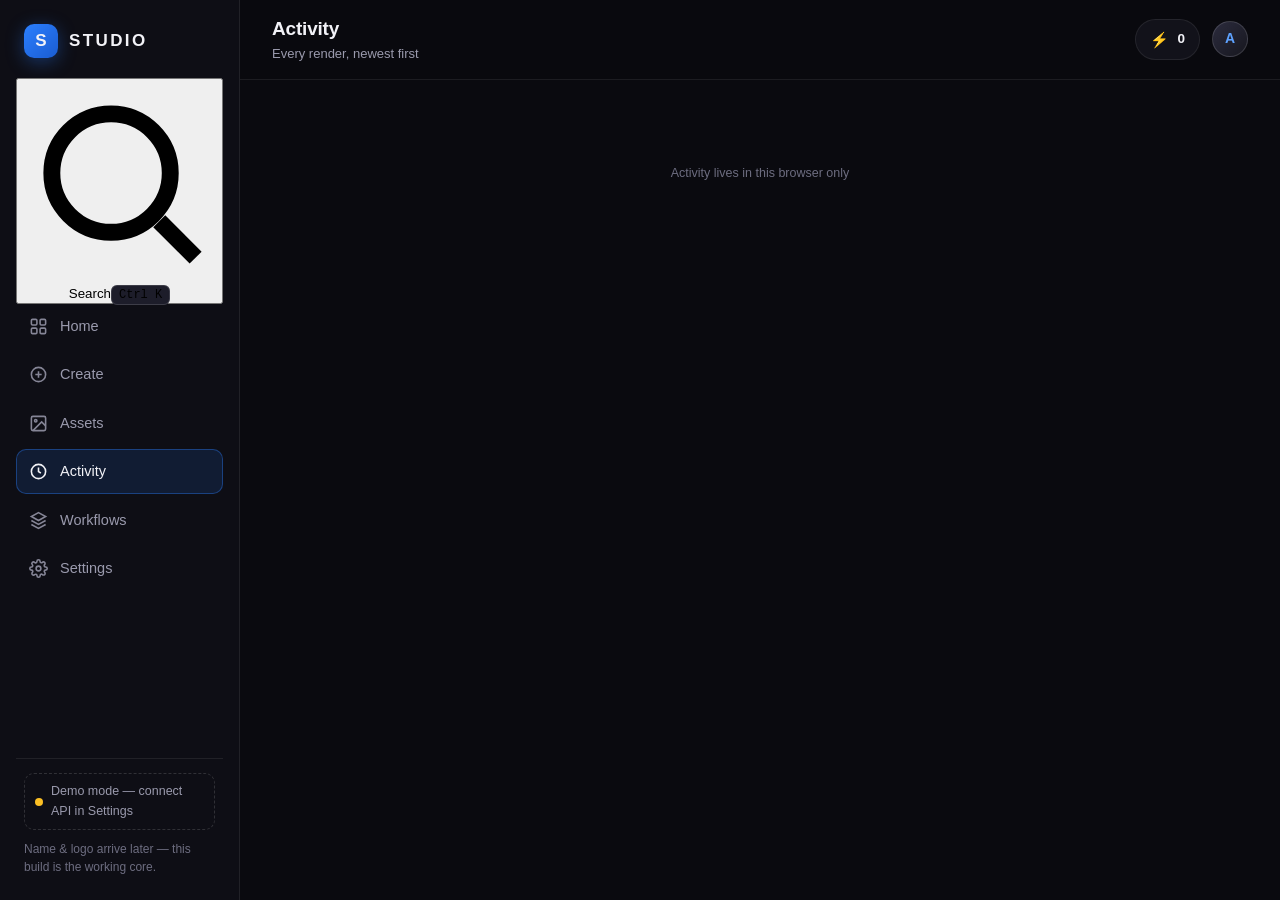
==== activity.html @ 54318956 "Feature pass: media tabs, credits, palette, activity, demo videos" ====
<!DOCTYPE html>
<html lang="en">
<head>
<meta charset="UTF-8">
<meta name="viewport" content="width=device-width, initial-scale=1.0">
<title>STUDIO — Activity</title>
<link rel="stylesheet" href="assets/style.css">
</head>
<body data-page="activity">
<div class="app">
  <aside class="sidebar" id="sidebar">
    <div class="brand"><span class="brand-mark">S</span><span class="brand-name">STUDIO</span></div>
    <button class="side-search" id="sideSearch" type="button"><svg viewBox="0 0 24 24" fill="none" stroke="currentColor" stroke-width="2"><circle cx="11" cy="11" r="7"/><path d="M21 21l-4.3-4.3"/></svg><span>Search</span><span class="kbd">Ctrl K</span></button>
    <nav class="nav">
      <a href="index.html" data-nav="home"><svg viewBox="0 0 24 24" fill="none" stroke="currentColor" stroke-width="2"><rect x="3" y="3" width="7" height="7" rx="1.5"/><rect x="14" y="3" width="7" height="7" rx="1.5"/><rect x="3" y="14" width="7" height="7" rx="1.5"/><rect x="14" y="14" width="7" height="7" rx="1.5"/></svg>Home</a>
      <a href="create.html" data-nav="create"><svg viewBox="0 0 24 24" fill="none" stroke="currentColor" stroke-width="2"><circle cx="12" cy="12" r="9"/><path d="M12 8v8M8 12h8"/></svg>Create</a>
      <a href="gallery.html" data-nav="gallery"><svg viewBox="0 0 24 24" fill="none" stroke="currentColor" stroke-width="2"><rect x="3" y="3" width="18" height="18" rx="2"/><circle cx="8.5" cy="8.5" r="1.5"/><path d="M21 15l-5-5L5 21"/></svg>Assets</a>
      <a href="activity.html" data-nav="activity"><svg viewBox="0 0 24 24" fill="none" stroke="currentColor" stroke-width="2"><circle cx="12" cy="12" r="9"/><path d="M12 7v5l3 2"/></svg>Activity</a>
      <a href="workflows.html" data-nav="workflows"><svg viewBox="0 0 24 24" fill="none" stroke="currentColor" stroke-width="2"><path d="M12 2l9 5-9 5-9-5 9-5z"/><path d="M3 12l9 5 9-5"/><path d="M3 17l9 5 9-5"/></svg>Workflows</a>
      <a href="settings.html" data-nav="settings"><svg viewBox="0 0 24 24" fill="none" stroke="currentColor" stroke-width="2"><circle cx="12" cy="12" r="3"/><path d="M19.4 15a1.65 1.65 0 0 0 .33 1.82l.06.06a2 2 0 1 1-2.83 2.83l-.06-.06a1.65 1.65 0 0 0-1.82-.33 1.65 1.65 0 0 0-1 1.51V21a2 2 0 1 1-4 0v-.09A1.65 1.65 0 0 0 9 19.4a1.65 1.65 0 0 0-1.82.33l-.06.06a2 2 0 1 1-2.83-2.83l.06-.06a1.65 1.65 0 0 0 .33-1.82 1.65 1.65 0 0 0-1.51-1H3a2 2 0 1 1 0-4h.09A1.65 1.65 0 0 0 4.6 9a1.65 1.65 0 0 0-.33-1.82l-.06-.06a2 2 0 1 1 2.83-2.83l.06.06a1.65 1.65 0 0 0 1.82.33H9a1.65 1.65 0 0 0 1-1.51V3a2 2 0 1 1 4 0v.09a1.65 1.65 0 0 0 1 1.51 1.65 1.65 0 0 0 1.82-.33l.06-.06a2 2 0 1 1 2.83 2.83l-.06.06a1.65 1.65 0 0 0-.33 1.82V9a1.65 1.65 0 0 0 1.51 1H21a2 2 0 1 1 0 4h-.09a1.65 1.65 0 0 0-1.51 1z"/></svg>Settings</a>
    </nav>
    <div class="side-foot">
      <div class="mode-pill" id="modePill"><span class="mode-dot"></span>Checking…</div>
      <p class="side-note">Name &amp; logo arrive later — this build is the working core.</p>
    </div>
  </aside>
  <div class="scrim" id="scrim"></div>

  <div class="main">
    <header class="topbar">
      <button class="hamburger" id="hamburger" aria-label="Menu"><svg viewBox="0 0 24 24" fill="none" stroke="currentColor" stroke-width="2"><path d="M3 6h18M3 12h18M3 18h18"/></svg></button>
      <div>
        <h1>Activity</h1>
        <p class="topbar-sub">Every render, newest first</p>
      </div>
      <div class="topbar-right">
        <div class="credits-pill"><span class="bolt">⚡</span><span id="creditBadge">0</span></div>
        <div class="avatar" id="topAvatar">A</div>
      </div>
    </header>

    <div class="content">
      <div class="act-list" id="actList"></div>
      <div class="empty" id="actEmpty" style="display:none">
        <div class="e-ico"><svg viewBox="0 0 24 24" fill="none" stroke="currentColor" stroke-width="2"><circle cx="12" cy="12" r="9"/><path d="M12 7v5l3 2"/></svg></div>
        <h3>Nothing to see here</h3>
        <p>No activity yet. Generate something on the Create page and it will show up here.</p>
        <a class="btn" href="create.html">Create</a>
      </div>
      <p class="footer-note">Activity lives in this browser only</p>
    </div>
  </div>
</div>
<div class="toast" id="toast"></div>
<script src="assets/app.js"></script>
</body>
</html>
---- assets/style.css ----
/* STUDIO — original dark premium theme */
:root{
  --bg:#0a0a0f;
  --bg-soft:#0e0e15;
  --panel:#12121a;
  --panel-2:#171722;
  --panel-3:#1d1d2a;
  --border:rgba(255,255,255,.08);
  --border-strong:rgba(255,255,255,.14);
  --text:#f2f2f7;
  --muted:#9a9aad;
  --muted-2:#6d6d80;
  --accent:#2b7fff;
  --accent-2:#5ea2ff;
  --accent-soft:rgba(43,127,255,.13);
  --accent-border:rgba(43,127,255,.38);
  --green:#34d399;
  --green-soft:rgba(52,211,153,.12);
  --amber:#fbbf24;
  --amber-soft:rgba(251,191,36,.12);
  --red:#f87171;
  --red-soft:rgba(248,113,113,.12);
  --blue:#60a5fa;
  --radius:14px;
  --radius-sm:10px;
  --sidebar-w:240px;
  --font:-apple-system,BlinkMacSystemFont,"Segoe UI",Inter,Roboto,"Helvetica Neue",Arial,sans-serif;
  --mono:ui-monospace,SFMono-Regular,Menlo,Consolas,"Liberation Mono",monospace;
}
*{box-sizing:border-box;margin:0;padding:0}
html{scroll-behavior:smooth}
body{
  font-family:var(--font);
  background:var(--bg);
  color:var(--text);
  font-size:15px;
  line-height:1.55;
  -webkit-font-smoothing:antialiased;
}
a{color:inherit;text-decoration:none}
button{font-family:inherit;cursor:pointer}
img{max-width:100%}
::selection{background:rgba(43,127,255,.35)}

/* ---------- layout ---------- */
.app{display:flex;min-height:100vh}
.sidebar{
  width:var(--sidebar-w);
  background:var(--bg-soft);
  border-right:1px solid var(--border);
  position:fixed;inset:0 auto 0 0;
  display:flex;flex-direction:column;
  padding:22px 16px;
  z-index:60;
  transition:transform .28s ease;
}
.main{flex:1;margin-left:var(--sidebar-w);min-width:0;display:flex;flex-direction:column}
.content{padding:28px 32px 64px;max-width:1180px;width:100%;margin:0 auto}
.scrim{display:none}

/* ---------- brand ---------- */
.brand{display:flex;align-items:center;gap:11px;padding:2px 8px 20px}
.brand-mark{
  width:34px;height:34px;border-radius:10px;flex:none;
  background:linear-gradient(135deg,var(--accent),#1a5cd0);
  display:flex;align-items:center;justify-content:center;
  font-weight:800;font-size:17px;letter-spacing:.02em;
  box-shadow:0 4px 18px rgba(43,127,255,.35);
}
.brand-name{font-weight:800;font-size:17px;letter-spacing:.14em}

/* ---------- nav ---------- */
.nav{display:flex;flex-direction:column;gap:4px}
.nav a{
  display:flex;align-items:center;gap:12px;
  padding:10px 12px;border-radius:var(--radius-sm);
  color:var(--muted);font-weight:500;font-size:14.5px;
  border:1px solid transparent;
  transition:background .15s,color .15s,border-color .15s;
}
.nav a svg{width:19px;height:19px;flex:none;opacity:.85}
.nav a:hover{background:rgba(255,255,255,.045);color:var(--text)}
.nav a.active{background:var(--accent-soft);color:var(--text);border-color:var(--accent-border)}
.nav a.active svg{opacity:1}
.side-foot{margin-top:auto;padding:14px 8px 2px;border-top:1px solid var(--border)}
.mode-pill{
  display:flex;align-items:center;gap:8px;font-size:12.5px;color:var(--muted);
  padding:8px 10px;border:1px dashed var(--border-strong);border-radius:var(--radius-sm);
}
.mode-dot{width:8px;height:8px;border-radius:50%;background:var(--amber);flex:none}
.mode-dot.live{background:var(--green)}
.side-note{font-size:12px;color:var(--muted-2);margin-top:10px;line-height:1.5}

/* ---------- topbar ---------- */
.topbar{
  position:sticky;top:0;z-index:40;
  display:flex;align-items:center;gap:14px;
  padding:14px 32px;
  background:rgba(10,10,15,.82);backdrop-filter:blur(14px);
  border-bottom:1px solid var(--border);
}
.topbar h1{font-size:19px;font-weight:700;letter-spacing:-.01em}
.topbar-sub{font-size:13px;color:var(--muted);margin-top:1px}
.topbar-right{margin-left:auto;display:flex;align-items:center;gap:12px}
.credits-pill{
  display:flex;align-items:center;gap:8px;
  background:var(--panel);border:1px solid var(--border);
  padding:8px 14px;border-radius:999px;font-size:13.5px;font-weight:600;
}
.credits-pill .bolt{color:var(--amber);font-size:15px}
.avatar{
  width:36px;height:36px;border-radius:50%;flex:none;
  background:linear-gradient(135deg,#2b2b3d,#17171f);
  border:1px solid var(--border-strong);
  display:flex;align-items:center;justify-content:center;
  font-weight:700;font-size:14px;color:var(--accent-2);
}
.hamburger{
  display:none;background:var(--panel);border:1px solid var(--border);
  border-radius:var(--radius-sm);width:40px;height:40px;flex:none;
  align-items:center;justify-content:center;color:var(--text);
}
.hamburger svg{width:20px;height:20px}

/* ---------- cards / grids ---------- */
.grid{display:grid;gap:18px}
.stats{grid-template-columns:repeat(auto-fit,minmax(210px,1fr));margin:26px 0}
.stat{
  background:linear-gradient(180deg,var(--panel-2),var(--panel));
  border:1px solid var(--border);border-radius:var(--radius);
  padding:20px 20px 18px;
  transition:transform .18s ease,border-color .18s ease,box-shadow .18s ease;
}
.stat:hover{transform:translateY(-3px);border-color:var(--border-strong);box-shadow:0 12px 32px rgba(0,0,0,.35)}
.stat-label{font-size:12.5px;color:var(--muted);font-weight:600;text-transform:uppercase;letter-spacing:.07em}
.stat-value{font-size:30px;font-weight:800;letter-spacing:-.02em;margin-top:8px}
.stat-value .unit{font-size:15px;font-weight:600;color:var(--muted)}
.stat-delta{font-size:12.5px;margin-top:6px;color:var(--muted)}
.stat-delta.up{color:var(--green)}
.stat-accent{color:var(--accent-2)}

.section-head{display:flex;align-items:baseline;gap:12px;margin:34px 0 16px}
.section-head h2{font-size:17px;font-weight:700;letter-spacing:-.01em}
.section-head .link{margin-left:auto;font-size:13.5px;color:var(--accent-2);font-weight:600}
.section-head .link:hover{text-decoration:underline}

.panel{
  background:var(--panel);border:1px solid var(--border);
  border-radius:var(--radius);padding:24px;
}
.panel h3{font-size:15.5px;font-weight:700;margin-bottom:6px}
.panel p.desc{font-size:13.5px;color:var(--muted);margin-bottom:18px;max-width:640px}

/* ---------- buttons ---------- */
.btn{
  display:inline-flex;align-items:center;justify-content:center;gap:9px;
  background:linear-gradient(180deg,var(--accent-2),var(--accent));
  color:#fff;border:none;border-radius:var(--radius-sm);
  padding:12px 22px;font-size:14.5px;font-weight:700;
  transition:transform .15s,box-shadow .15s,filter .15s;
  box-shadow:0 6px 20px rgba(43,127,255,.32);
}
.btn:hover{transform:translateY(-1px);filter:brightness(1.06)}
.btn:active{transform:translateY(0)}
.btn:disabled{opacity:.55;cursor:not-allowed;transform:none;box-shadow:none}
.btn-lg{padding:15px 34px;font-size:15.5px;border-radius:12px;width:100%}
.btn-ghost{
  background:var(--panel-2);color:var(--text);
  border:1px solid var(--border-strong);box-shadow:none;font-weight:600;
}
.btn-ghost:hover{background:var(--panel-3);filter:none}
.btn-sm{padding:8px 14px;font-size:13px}
.btn-danger{box-shadow:none;background:transparent;border:1px solid rgba(248,113,113,.4);color:var(--red);font-weight:600}
.btn-danger:hover{background:var(--red-soft);filter:none}
.icon-btn{
  width:34px;height:34px;border-radius:9px;flex:none;
  background:rgba(10,10,15,.55);border:1px solid var(--border-strong);
  color:#fff;display:inline-flex;align-items:center;justify-content:center;
  backdrop-filter:blur(6px);
}
.icon-btn svg{width:16px;height:16px}
.icon-btn:hover{background:var(--accent)}

/* ---------- quick actions ---------- */
.quick{grid-template-columns:repeat(auto-fit,minmax(220px,1fr))}
.qa{
  display:flex;gap:14px;align-items:flex-start;
  background:var(--panel);border:1px solid var(--border);border-radius:var(--radius);
  padding:20px;transition:transform .18s,border-color .18s,box-shadow .18s;
}
.qa:hover{transform:translateY(-3px);border-color:var(--accent-border);box-shadow:0 12px 32px rgba(0,0,0,.35)}
.qa-ico{
  width:42px;height:42px;border-radius:12px;flex:none;
  background:var(--accent-soft);border:1px solid var(--accent-border);
  display:flex;align-items:center;justify-content:center;color:var(--accent-2);
}
.qa-ico svg{width:20px;height:20px}
.qa h4{font-size:14.5px;font-weight:700}
.qa p{font-size:13px;color:var(--muted);margin-top:3px}

/* ---------- generation cards ---------- */
.gen-row{
  display:grid;grid-auto-flow:column;grid-auto-columns:minmax(250px,300px);
  gap:16px;overflow-x:auto;padding-bottom:10px;
  scroll-snap-type:x mandatory;
}
.gen-grid{display:grid;grid-template-columns:repeat(auto-fill,minmax(260px,1fr));gap:18px}
.gen-card{
  background:var(--panel);border:1px solid var(--border);border-radius:var(--radius);
  overflow:hidden;scroll-snap-align:start;
  transition:transform .18s,border-color .18s,box-shadow .18s;
}
.gen-card:hover{transform:translateY(-4px);border-color:var(--border-strong);box-shadow:0 16px 40px rgba(0,0,0,.4)}
.thumb{
  position:relative;aspect-ratio:16/9;
  display:flex;align-items:center;justify-content:center;
  overflow:hidden;
}
.thumb.ratio-916{aspect-ratio:9/16;max-height:300px}
.thumb.ratio-11{aspect-ratio:1/1}
.thumb .play{
  width:46px;height:46px;border-radius:50%;
  background:rgba(10,10,15,.55);border:1px solid rgba(255,255,255,.25);
  display:flex;align-items:center;justify-content:center;color:#fff;
  backdrop-filter:blur(6px);transition:transform .18s,background .18s;
}
.gen-card:hover .thumb .play{transform:scale(1.12);background:var(--accent)}
.thumb .play svg{width:18px;height:18px;margin-left:2px}
.thumb-actions{position:absolute;top:10px;right:10px;display:flex;gap:8px;opacity:0;transition:opacity .18s}
.gen-card:hover .thumb-actions{opacity:1}
.gen-body{padding:14px 16px 16px}
.gen-prompt{
  font-size:13.5px;font-weight:500;line-height:1.5;
  display:-webkit-box;-webkit-line-clamp:2;-webkit-box-orient:vertical;overflow:hidden;
  min-height:40px;
}
.gen-meta{display:flex;align-items:center;gap:8px;margin-top:10px;font-size:12px;color:var(--muted)}
.badge{
  display:inline-flex;align-items:center;gap:6px;
  font-size:11.5px;font-weight:700;letter-spacing:.03em;
  padding:4px 10px;border-radius:999px;text-transform:uppercase;
}
.badge.done{background:var(--green-soft);color:var(--green)}
.badge.running{background:var(--accent-soft);color:var(--accent-2)}
.badge.failed{background:var(--red-soft);color:var(--red)}
.badge.queued{background:var(--amber-soft);color:var(--amber)}
.badge.sample{background:rgba(255,255,255,.07);color:var(--muted)}
.dot-sep{opacity:.5}

/* ---------- empty state ---------- */
.empty{
  border:1.5px dashed var(--border-strong);border-radius:var(--radius);
  padding:52px 24px;text-align:center;color:var(--muted);
  background:rgba(255,255,255,.012);
}
.empty .e-ico{
  width:52px;height:52px;border-radius:16px;margin:0 auto 16px;
  background:var(--accent-soft);border:1px solid var(--accent-border);
  display:flex;align-items:center;justify-content:center;color:var(--accent-2);
}
.empty .e-ico svg{width:24px;height:24px}
.empty h3{color:var(--text);font-size:16px;margin-bottom:6px}
.empty p{font-size:13.5px;max-width:420px;margin:0 auto 18px}

/* ---------- forms ---------- */
.field{margin-bottom:20px}
.field label{display:block;font-size:13.5px;font-weight:600;margin-bottom:8px}
.field .hint{font-size:12.5px;color:var(--muted);margin-top:7px;line-height:1.55}
textarea,input[type=text],input[type=password],select{
  width:100%;background:var(--bg-soft);border:1px solid var(--border-strong);
  border-radius:var(--radius-sm);color:var(--text);
  padding:13px 15px;font-size:14.5px;font-family:inherit;
  transition:border-color .15s,box-shadow .15s;
}
textarea:focus,input:focus,select:focus{outline:none;border-color:var(--accent);box-shadow:0 0 0 3px rgba(43,127,255,.22)}
textarea{min-height:130px;resize:vertical;line-height:1.6}
.mono{font-family:var(--mono);font-size:13px}

/* option cards (models / ratios / durations) */
.opt-grid{display:grid;gap:12px}
.opt-grid.models{grid-template-columns:repeat(auto-fill,minmax(160px,1fr))}
.opt-grid.ratios{grid-template-columns:repeat(3,1fr)}
.opt-grid.durations{grid-template-columns:repeat(3,1fr)}
.opt{
  position:relative;border:1px solid var(--border);border-radius:12px;
  background:var(--bg-soft);padding:15px;cursor:pointer;
  transition:border-color .15s,background .15s,transform .15s;
  text-align:left;color:var(--text);width:100%;
}
.opt:hover{border-color:var(--border-strong);transform:translateY(-1px)}
.opt.sel{border-color:var(--accent);background:var(--accent-soft);box-shadow:0 0 0 3px rgba(43,127,255,.16)}
.opt .opt-name{font-weight:700;font-size:14px}
.opt .opt-sub{font-size:12px;color:var(--muted);margin-top:3px}
.opt .check{
  position:absolute;top:9px;right:9px;width:20px;height:20px;border-radius:50%;
  background:var(--accent);display:none;align-items:center;justify-content:center;color:#fff;
}
.opt .check svg{width:12px;height:12px}
.opt.sel .check{display:flex}
.ratio-box{
  width:44px;height:30px;border:1.5px solid var(--muted);border-radius:5px;margin-bottom:9px;
  transition:border-color .15s;
}
.opt.sel .ratio-box{border-color:var(--accent-2)}
.ratio-box.r169{width:46px;height:26px}
.ratio-box.r916{width:24px;height:42px;margin-bottom:3px}
.ratio-box.r11{width:34px;height:34px}

/* upload */
.drop{
  border:1.5px dashed var(--border-strong);border-radius:12px;
  padding:26px;text-align:center;color:var(--muted);font-size:13.5px;
  cursor:pointer;transition:border-color .15s,background .15s;
}
.drop:hover{border-color:var(--accent);background:var(--accent-soft)}
.drop input{display:none}
.ref-previews{display:flex;gap:10px;flex-wrap:wrap;margin-top:12px}
.ref-previews img{width:74px;height:74px;object-fit:cover;border-radius:10px;border:1px solid var(--border-strong)}

/* progress */
.progress-wrap{margin-top:22px}
.steps{display:flex;flex-direction:column;gap:0;margin:18px 0}
.step{display:flex;gap:14px;align-items:flex-start;padding:11px 2px;position:relative}
.step::before{
  content:"";position:absolute;left:13px;top:38px;bottom:-6px;width:2px;background:var(--border);
}
.step:last-child::before{display:none}
.step-dot{
  width:28px;height:28px;border-radius:50%;flex:none;z-index:1;
  border:2px solid var(--border-strong);background:var(--bg-soft);
  display:flex;align-items:center;justify-content:center;font-size:13px;color:var(--muted);
}
.step.active .step-dot{border-color:var(--accent);color:var(--accent-2);box-shadow:0 0 0 4px rgba(43,127,255,.18)}
.step.done .step-dot{border-color:var(--green);background:var(--green);color:#06281d}
.step.error .step-dot{border-color:var(--red);color:var(--red)}
.step-t{font-size:14px;font-weight:600}
.step.active .step-t{color:var(--accent-2)}
.step-s{font-size:12.5px;color:var(--muted)}
.bar{height:8px;border-radius:99px;background:var(--panel-3);overflow:hidden;margin-top:6px}
.bar > i{display:block;height:100%;width:0;border-radius:99px;background:linear-gradient(90deg,var(--accent),var(--accent-2));transition:width .4s ease}
.log{
  margin-top:16px;background:#08080c;border:1px solid var(--border);border-radius:var(--radius-sm);
  padding:14px 16px;font-family:var(--mono);font-size:12.5px;color:var(--muted);
  max-height:170px;overflow-y:auto;line-height:1.7;white-space:pre-wrap;
}
.log .ok{color:var(--green)} .log .err{color:var(--red)} .log .inf{color:var(--blue)}

/* ---------- table ---------- */
.table-wrap{overflow-x:auto;border:1px solid var(--border);border-radius:var(--radius);background:var(--panel)}
table{width:100%;border-collapse:collapse;font-size:14px;min-width:640px}
th{
  text-align:left;font-size:12px;text-transform:uppercase;letter-spacing:.07em;color:var(--muted);
  padding:14px 18px;border-bottom:1px solid var(--border);font-weight:700;white-space:nowrap;
}
td{padding:15px 18px;border-bottom:1px solid var(--border);vertical-align:middle}
tr:last-child td{border-bottom:none}
tbody tr{transition:background .12s}
tbody tr:hover{background:rgba(255,255,255,.02)}
.id-cell{font-family:var(--mono);font-size:12.5px;color:var(--muted);max-width:230px;overflow:hidden;text-overflow:ellipsis;white-space:nowrap}
.row-actions{display:flex;gap:8px;justify-content:flex-end}

/* ---------- modal ---------- */
.overlay{
  position:fixed;inset:0;z-index:100;background:rgba(5,5,10,.7);backdrop-filter:blur(4px);
  display:none;align-items:center;justify-content:center;padding:20px;
}
.overlay.show{display:flex}
.dialog{
  background:var(--panel-2);border:1px solid var(--border-strong);border-radius:16px;
  max-width:480px;width:100%;padding:28px;
  box-shadow:0 24px 70px rgba(0,0,0,.55);
  animation:pop .22s ease;
}
@keyframes pop{from{transform:scale(.96) translateY(8px);opacity:0}to{transform:none;opacity:1}}
.dialog h3{font-size:17px;margin-bottom:8px}
.dialog p{font-size:13.5px;color:var(--muted);margin-bottom:14px;line-height:1.6}
.dialog .d-actions{display:flex;gap:10px;justify-content:flex-end;margin-top:20px}

/* ---------- settings ---------- */
.toggle-row{display:flex;align-items:center;gap:14px;padding:16px 0;border-top:1px solid var(--border)}
.toggle-row .t-text{flex:1}
.toggle-row .t-text b{font-size:14.5px}
.toggle-row .t-text p{font-size:12.5px;color:var(--muted);margin-top:2px}
.switch{position:relative;width:48px;height:27px;flex:none}
.switch input{opacity:0;width:0;height:0}
.slider{
  position:absolute;inset:0;border-radius:99px;background:var(--panel-3);
  border:1px solid var(--border-strong);transition:.2s;cursor:pointer;
}
.slider::before{
  content:"";position:absolute;width:19px;height:19px;border-radius:50%;
  left:3px;top:3px;background:var(--muted);transition:.2s;
}
.switch input:checked + .slider{background:var(--accent);border-color:var(--accent)}
.switch input:checked + .slider::before{transform:translateX(21px);background:#fff}
.callout{
  border:1px solid var(--border-strong);border-radius:12px;padding:16px 18px;
  font-size:13.5px;color:var(--muted);line-height:1.65;background:rgba(255,255,255,.015);
  margin-top:18px;
}
.callout.warn{border-color:rgba(248,113,113,.35);background:var(--red-soft)}
.callout.warn b{color:var(--red)}
.callout b{color:var(--text)}
.test-result{margin-top:14px;font-size:13.5px}

/* ---------- toast ---------- */
.toast{
  position:fixed;bottom:26px;left:50%;transform:translateX(-50%) translateY(20px);
  background:var(--panel-3);border:1px solid var(--border-strong);color:var(--text);
  padding:13px 20px;border-radius:12px;font-size:14px;font-weight:600;z-index:200;
  opacity:0;pointer-events:none;transition:opacity .25s,transform .25s;
  box-shadow:0 14px 40px rgba(0,0,0,.5);max-width:90vw;text-align:center;
}
.toast.show{opacity:1;transform:translateX(-50%) translateY(0)}
.toast.err{border-color:rgba(248,113,113,.5)}
.toast.ok{border-color:rgba(52,211,153,.5)}

/* ---------- misc ---------- */
.divider{height:1px;background:var(--border);margin:26px 0}
.two-col{display:grid;grid-template-columns:1fr 1fr;gap:18px}
.kbd{font-family:var(--mono);font-size:12px;background:var(--panel-3);border:1px solid var(--border-strong);border-radius:6px;padding:2px 7px}
.footer-note{text-align:center;color:var(--muted-2);font-size:12.5px;margin-top:56px}

/* ---------- dashboard search ---------- */
.search-row{
  display:flex;align-items:center;gap:10px;
  background:var(--bg-soft);border:1px solid var(--border);
  border-radius:var(--radius-sm);padding:11px 15px;
  max-width:520px;margin:2px 0 4px;
  transition:border-color .15s,box-shadow .15s;
}
.search-row:focus-within{border-color:var(--accent);box-shadow:0 0 0 3px var(--accent-soft)}
.search-row svg{width:17px;height:17px;color:var(--muted);flex:none}
.search-row input{
  background:none;border:none;outline:none;box-shadow:none;
  padding:0;font-size:14.5px;color:var(--text);width:100%;
}
.search-row input::placeholder{color:var(--muted-2)}

/* ---------- responsive ---------- */
@media (max-width:1023px){
  .sidebar{transform:translateX(-105%);box-shadow:24px 0 60px rgba(0,0,0,.5)}
  .sidebar.open{transform:none}
  .main{margin-left:0}
  .hamburger{display:inline-flex}
  .scrim.show{display:block;position:fixed;inset:0;z-index:55;background:rgba(0,0,0,.55)}
  .content{padding:22px 18px 56px}
  .topbar{padding:12px 18px}
}
@media (max-width:640px){
  .stats{grid-template-columns:repeat(2,1fr);margin:20px 0}
  .stat{padding:15px}
  .stat-value{font-size:23px}
  .two-col{grid-template-columns:1fr}
  .opt-grid.models{grid-template-columns:repeat(2,1fr)}
  .topbar h1{font-size:16.5px}
  .credits-pill{padding:7px 11px;font-size:12.5px}
  .gen-row{grid-auto-columns:minmax(220px,260px)}
}
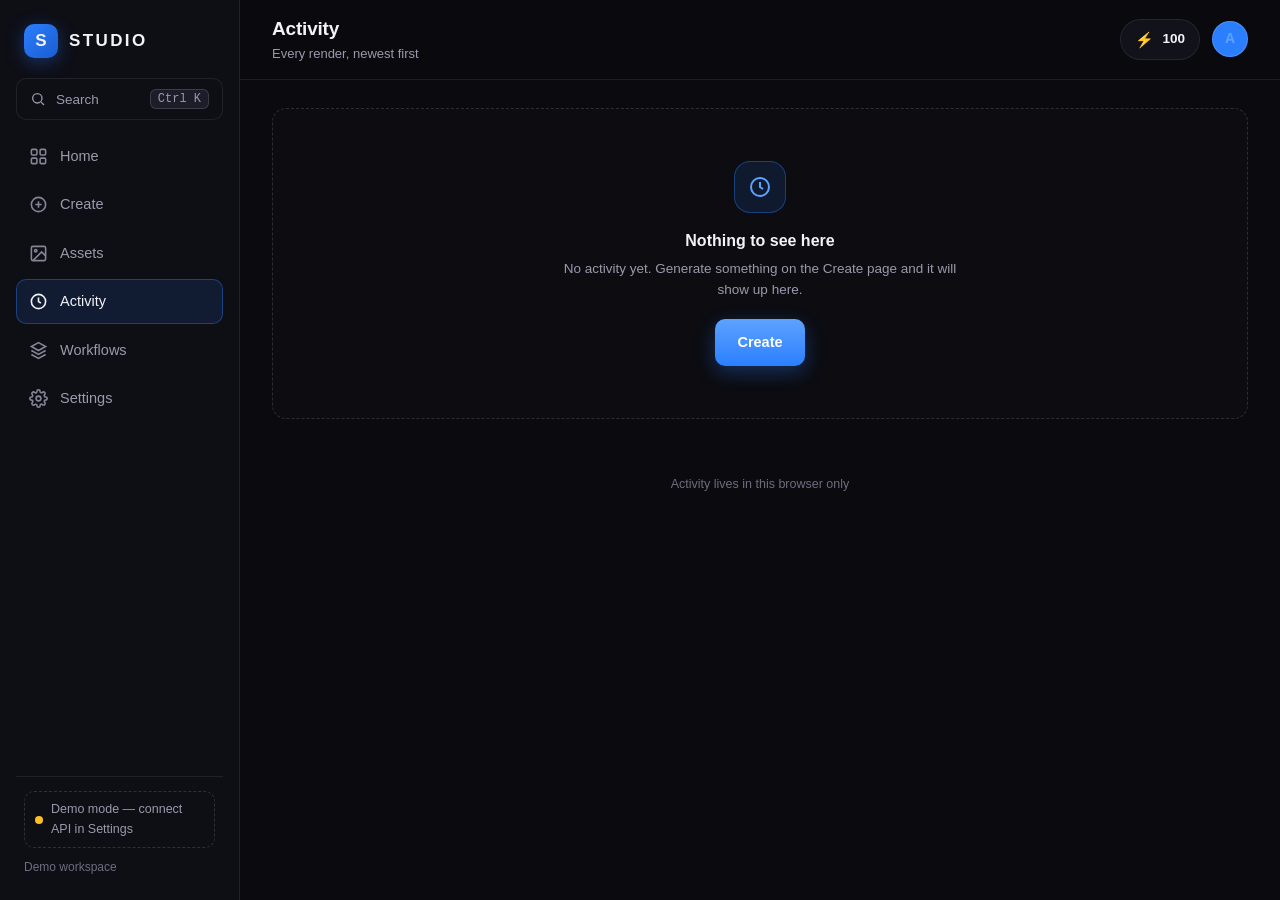
==== commit 1fa8fe03: "Polish pass: premium feel" ====
--- a/activity.html
+++ b/activity.html
@@ -21,7 +21,7 @@
     </nav>
     <div class="side-foot">
       <div class="mode-pill" id="modePill"><span class="mode-dot"></span>Checking…</div>
-      <p class="side-note">Name &amp; logo arrive later — this build is the working core.</p>
+      <p class="side-note">Demo workspace</p>
     </div>
   </aside>
   <div class="scrim" id="scrim"></div>
--- a/assets/style.css
+++ b/assets/style.css
@@ -457,3 +457,105 @@
   .credits-pill{padding:7px 11px;font-size:12.5px}
   .gen-row{grid-auto-columns:minmax(220px,260px)}
 }
+
+/* ---------- media tabs ---------- */
+.tabs{display:flex;gap:8px;margin-bottom:20px}
+.tab{
+  border:1px solid var(--border);background:var(--bg-soft);color:var(--muted);
+  padding:9px 22px;border-radius:999px;font-size:13.5px;font-weight:700;cursor:pointer;
+  transition:all .15s;
+}
+.tab:hover{color:var(--text);border-color:var(--border-strong)}
+.tab.active{background:var(--accent);border-color:var(--accent);color:#fff}
+
+/* model cost badge */
+.opt .cost{
+  position:absolute;top:9px;left:9px;font-size:11.5px;font-weight:700;
+  background:rgba(0,0,0,.5);border:1px solid var(--border-strong);
+  padding:3px 8px;border-radius:999px;color:var(--amber);
+}
+
+/* sidebar search trigger */
+.side-search{
+  display:flex;align-items:center;gap:10px;width:100%;
+  background:var(--bg-soft);border:1px solid var(--border);border-radius:var(--radius-sm);
+  color:var(--muted);padding:10px 13px;font-size:13.5px;cursor:pointer;margin-bottom:14px;
+  transition:border-color .15s,color .15s;font-family:inherit;
+}
+.side-search:hover{border-color:var(--border-strong);color:var(--text)}
+.side-search svg{width:16px;height:16px;flex:none}
+.side-search .kbd{margin-left:auto}
+
+/* command palette */
+.palette{max-width:560px}
+.palette input{margin-bottom:8px}
+.pal-list{max-height:320px;overflow-y:auto}
+.pal-item{
+  display:flex;align-items:center;gap:12px;width:100%;text-align:left;
+  background:none;border:none;color:var(--text);padding:11px 12px;border-radius:10px;
+  cursor:pointer;font-size:14px;font-family:inherit;
+}
+.pal-item .k{font-size:11px;color:var(--muted);margin-left:auto;text-transform:uppercase;letter-spacing:.06em}
+.pal-item.sel{background:var(--accent-soft)}
+.pal-empty{padding:22px;text-align:center;color:var(--muted);font-size:13.5px}
+
+/* dropdown */
+.dropdown{position:relative}
+.menu{
+  position:absolute;top:calc(100% + 8px);right:0;min-width:210px;z-index:60;
+  background:var(--panel-2);border:1px solid var(--border-strong);border-radius:12px;
+  padding:6px;box-shadow:0 18px 50px rgba(0,0,0,.5);display:none;
+}
+.menu.show{display:block;animation:pop .18s ease}
+.menu a{display:block;padding:10px 13px;border-radius:8px;font-size:13.5px;color:var(--text);font-weight:600}
+.menu a:hover{background:var(--accent-soft)}
+.menu a small{display:block;font-weight:400;color:var(--muted);font-size:12px;margin-top:1px}
+
+/* chips + view toggle */
+.toolbar{display:flex;align-items:center;gap:12px;margin-bottom:18px;flex-wrap:wrap}
+.chips{display:flex;gap:8px}
+.chip{
+  border:1px solid var(--border);background:var(--bg-soft);color:var(--muted);
+  padding:8px 16px;border-radius:999px;font-size:13px;font-weight:700;cursor:pointer;font-family:inherit;
+}
+.chip:hover{color:var(--text);border-color:var(--border-strong)}
+.chip.sel{background:var(--accent-soft);border-color:var(--accent);color:var(--text)}
+.view-toggle{display:flex;margin-left:auto;border:1px solid var(--border);border-radius:10px;overflow:hidden}
+.vt{background:transparent;border:none;color:var(--muted);padding:8px 11px;cursor:pointer;display:flex}
+.vt svg{width:16px;height:16px}
+.vt.sel{background:var(--accent-soft);color:var(--text)}
+
+/* assets list view */
+.gen-grid.list{grid-template-columns:1fr}
+.gen-grid.list .gen-card{display:flex;align-items:stretch}
+.gen-grid.list .thumb{width:200px;flex:none;aspect-ratio:16/10;max-height:none}
+.gen-grid.list .gen-body{flex:1;display:flex;flex-direction:column;justify-content:center}
+
+/* activity */
+.act-list{display:flex;flex-direction:column;gap:10px}
+.act-row{
+  display:flex;align-items:center;gap:14px;background:var(--panel);
+  border:1px solid var(--border);border-radius:12px;padding:13px 16px;
+}
+.act-ic{
+  width:38px;height:38px;border-radius:10px;flex:none;display:flex;align-items:center;justify-content:center;
+  background:var(--accent-soft);color:var(--accent-2);font-size:15px;font-weight:800;
+}
+.act-main{flex:1;min-width:0}
+.act-prompt{font-size:13.5px;font-weight:600;white-space:nowrap;overflow:hidden;text-overflow:ellipsis}
+.act-meta{display:flex;align-items:center;gap:8px;margin-top:5px;font-size:12px;color:var(--muted);flex-wrap:wrap}
+.type-tag{font-size:10.5px;font-weight:800;text-transform:uppercase;letter-spacing:.05em;color:var(--accent-2);background:var(--accent-soft);padding:2px 8px;border-radius:999px}
+
+/* avatar swatches */
+.swatches{display:flex;gap:10px}
+.swatch{
+  width:38px;height:38px;border-radius:50%;cursor:pointer;border:2px solid transparent;
+  transition:transform .12s;padding:0;
+}
+.swatch:hover{transform:scale(1.08)}
+.swatch.sel{border-color:#fff;box-shadow:0 0 0 3px rgba(255,255,255,.25)}
+
+/* bundled demo video cards */
+.demo-video-card .thumb{padding:0;cursor:pointer}
+.demo-video-card .thumb video{width:100%;height:100%;object-fit:cover;display:block}
+.demo-video-card.playing .play{display:none}
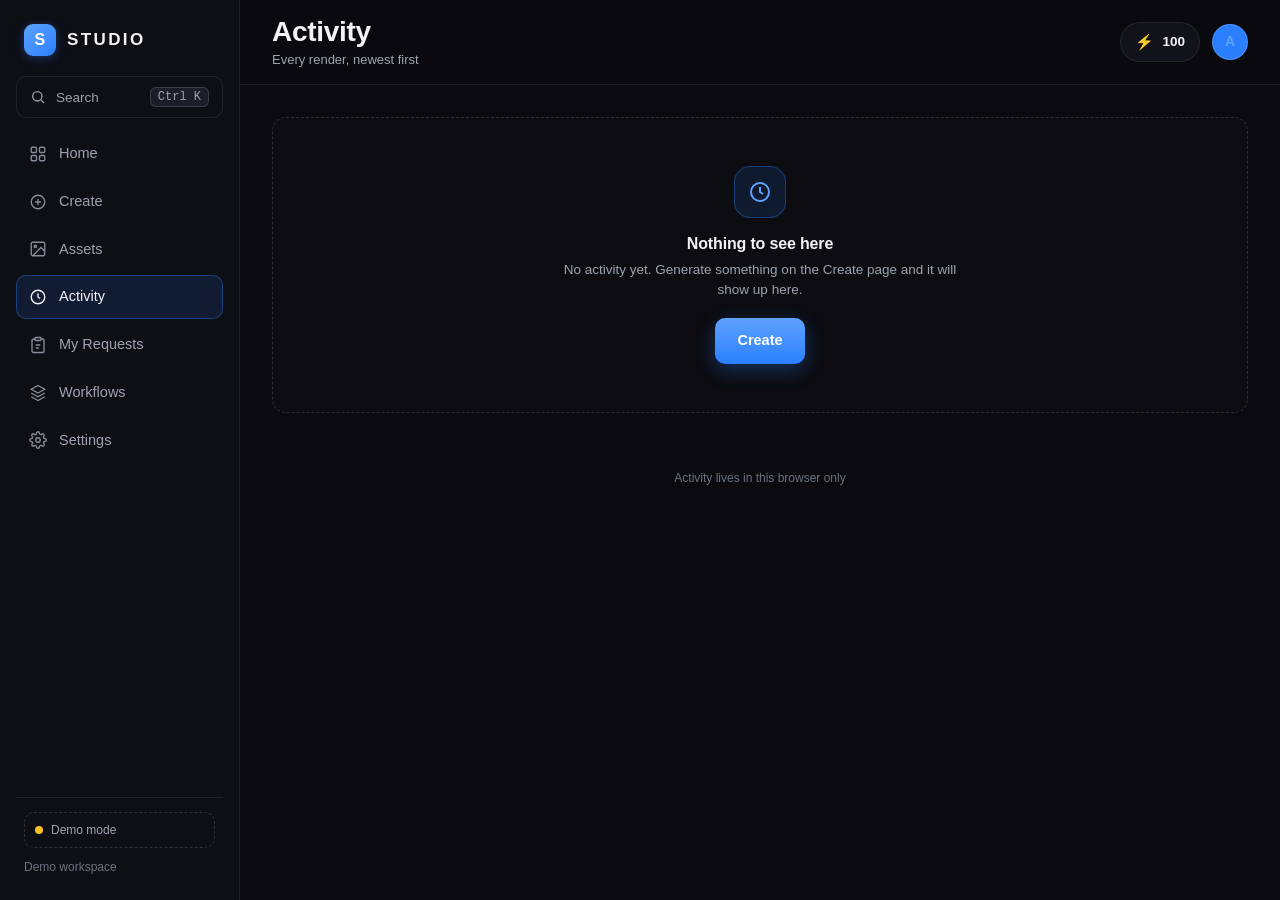
==== commit f010241b: "Real request system + stock samples" ====
--- a/activity.html
+++ b/activity.html
@@ -16,6 +16,7 @@
       <a href="create.html" data-nav="create"><svg viewBox="0 0 24 24" fill="none" stroke="currentColor" stroke-width="2"><circle cx="12" cy="12" r="9"/><path d="M12 8v8M8 12h8"/></svg>Create</a>
       <a href="gallery.html" data-nav="gallery"><svg viewBox="0 0 24 24" fill="none" stroke="currentColor" stroke-width="2"><rect x="3" y="3" width="18" height="18" rx="2"/><circle cx="8.5" cy="8.5" r="1.5"/><path d="M21 15l-5-5L5 21"/></svg>Assets</a>
       <a href="activity.html" data-nav="activity"><svg viewBox="0 0 24 24" fill="none" stroke="currentColor" stroke-width="2"><circle cx="12" cy="12" r="9"/><path d="M12 7v5l3 2"/></svg>Activity</a>
+      <a href="requests.html" data-nav="requests"><svg viewBox="0 0 24 24" fill="none" stroke="currentColor" stroke-width="2"><path d="M16 4h2a2 2 0 0 1 2 2v14a2 2 0 0 1-2 2H6a2 2 0 0 1-2-2V6a2 2 0 0 1 2-2h2"/><rect x="8" y="2" width="8" height="4" rx="1"/><path d="M9 12h6M9 16h4"/></svg>My Requests</a>
       <a href="workflows.html" data-nav="workflows"><svg viewBox="0 0 24 24" fill="none" stroke="currentColor" stroke-width="2"><path d="M12 2l9 5-9 5-9-5 9-5z"/><path d="M3 12l9 5 9-5"/><path d="M3 17l9 5 9-5"/></svg>Workflows</a>
       <a href="settings.html" data-nav="settings"><svg viewBox="0 0 24 24" fill="none" stroke="currentColor" stroke-width="2"><circle cx="12" cy="12" r="3"/><path d="M19.4 15a1.65 1.65 0 0 0 .33 1.82l.06.06a2 2 0 1 1-2.83 2.83l-.06-.06a1.65 1.65 0 0 0-1.82-.33 1.65 1.65 0 0 0-1 1.51V21a2 2 0 1 1-4 0v-.09A1.65 1.65 0 0 0 9 19.4a1.65 1.65 0 0 0-1.82.33l-.06.06a2 2 0 1 1-2.83-2.83l.06-.06a1.65 1.65 0 0 0 .33-1.82 1.65 1.65 0 0 0-1.51-1H3a2 2 0 1 1 0-4h.09A1.65 1.65 0 0 0 4.6 9a1.65 1.65 0 0 0-.33-1.82l-.06-.06a2 2 0 1 1 2.83-2.83l.06.06a1.65 1.65 0 0 0 1.82.33H9a1.65 1.65 0 0 0 1-1.51V3a2 2 0 1 1 4 0v.09a1.65 1.65 0 0 0 1 1.51 1.65 1.65 0 0 0 1.82-.33l.06-.06a2 2 0 1 1 2.83 2.83l-.06.06a1.65 1.65 0 0 0-.33 1.82V9a1.65 1.65 0 0 0 1.51 1H21a2 2 0 1 1 0 4h-.09a1.65 1.65 0 0 0-1.51 1z"/></svg>Settings</a>
     </nav>
--- a/assets/style.css
+++ b/assets/style.css
@@ -8,8 +8,8 @@
   --border:rgba(255,255,255,.08);
   --border-strong:rgba(255,255,255,.14);
   --text:#f2f2f7;
-  --muted:#9a9aad;
-  --muted-2:#6d6d80;
+  --muted:#9ca3af;
+  --muted-2:#6b7280;
   --accent:#2b7fff;
   --accent-2:#5ea2ff;
   --accent-soft:rgba(43,127,255,.13);
@@ -33,8 +33,8 @@
   font-family:var(--font);
   background:var(--bg);
   color:var(--text);
-  font-size:15px;
-  line-height:1.55;
+  font-size:14px;
+  line-height:1.5;
   -webkit-font-smoothing:antialiased;
 }
 a{color:inherit;text-decoration:none}
@@ -55,17 +55,20 @@
   transition:transform .28s ease;
 }
 .main{flex:1;margin-left:var(--sidebar-w);min-width:0;display:flex;flex-direction:column}
-.content{padding:28px 32px 64px;max-width:1180px;width:100%;margin:0 auto}
+.content{padding:32px 32px 64px;max-width:1180px;width:100%;margin:0 auto;animation:fadeSlideIn .25s ease}
+@keyframes fadeSlideIn{from{opacity:0;transform:translateY(6px)}to{opacity:1;transform:none}}
+/* ---------- typography scale ---------- */
+h1,h2,h3,h4{line-height:1.25;letter-spacing:-.01em}
 .scrim{display:none}
 
 /* ---------- brand ---------- */
 .brand{display:flex;align-items:center;gap:11px;padding:2px 8px 20px}
 .brand-mark{
-  width:34px;height:34px;border-radius:10px;flex:none;
-  background:linear-gradient(135deg,var(--accent),#1a5cd0);
+  width:32px;height:32px;border-radius:9px;flex:none;
+  background:linear-gradient(135deg,var(--accent-2),var(--accent));
   display:flex;align-items:center;justify-content:center;
-  font-weight:800;font-size:17px;letter-spacing:.02em;
-  box-shadow:0 4px 18px rgba(43,127,255,.35);
+  font-weight:800;font-size:16px;letter-spacing:.02em;color:#fff;
+  box-shadow:0 2px 10px rgba(43,127,255,.35);
 }
 .brand-name{font-weight:800;font-size:17px;letter-spacing:.14em}
 
@@ -78,13 +81,13 @@
   border:1px solid transparent;
   transition:background .15s,color .15s,border-color .15s;
 }
-.nav a svg{width:19px;height:19px;flex:none;opacity:.85}
+.nav a svg{width:18px;height:18px;flex:none;opacity:.85;stroke-width:1.8}
 .nav a:hover{background:rgba(255,255,255,.045);color:var(--text)}
 .nav a.active{background:var(--accent-soft);color:var(--text);border-color:var(--accent-border)}
 .nav a.active svg{opacity:1}
 .side-foot{margin-top:auto;padding:14px 8px 2px;border-top:1px solid var(--border)}
 .mode-pill{
-  display:flex;align-items:center;gap:8px;font-size:12.5px;color:var(--muted);
+  display:flex;align-items:center;gap:8px;font-size:12px;color:var(--muted);
   padding:8px 10px;border:1px dashed var(--border-strong);border-radius:var(--radius-sm);
 }
 .mode-dot{width:8px;height:8px;border-radius:50%;background:var(--amber);flex:none}
@@ -99,7 +102,7 @@
   background:rgba(10,10,15,.82);backdrop-filter:blur(14px);
   border-bottom:1px solid var(--border);
 }
-.topbar h1{font-size:19px;font-weight:700;letter-spacing:-.01em}
+.topbar h1{font-size:28px;font-weight:700;letter-spacing:-.01em;line-height:1.25}
 .topbar-sub{font-size:13px;color:var(--muted);margin-top:1px}
 .topbar-right{margin-left:auto;display:flex;align-items:center;gap:12px}
 .credits-pill{
@@ -123,24 +126,24 @@
 .hamburger svg{width:20px;height:20px}
 
 /* ---------- cards / grids ---------- */
-.grid{display:grid;gap:18px}
-.stats{grid-template-columns:repeat(auto-fit,minmax(210px,1fr));margin:26px 0}
+.grid{display:grid;gap:16px}
+.stats{grid-template-columns:repeat(auto-fit,minmax(210px,1fr));margin:24px 0}
 .stat{
   background:linear-gradient(180deg,var(--panel-2),var(--panel));
   border:1px solid var(--border);border-radius:var(--radius);
-  padding:20px 20px 18px;
+  padding:20px;
   transition:transform .18s ease,border-color .18s ease,box-shadow .18s ease;
 }
-.stat:hover{transform:translateY(-3px);border-color:var(--border-strong);box-shadow:0 12px 32px rgba(0,0,0,.35)}
-.stat-label{font-size:12.5px;color:var(--muted);font-weight:600;text-transform:uppercase;letter-spacing:.07em}
+.stat:hover{transform:translateY(-2px);border-color:var(--border-strong);box-shadow:0 12px 32px rgba(0,0,0,.35)}
+.stat-label{font-size:12px;color:var(--muted);font-weight:600;text-transform:uppercase;letter-spacing:.07em}
 .stat-value{font-size:30px;font-weight:800;letter-spacing:-.02em;margin-top:8px}
 .stat-value .unit{font-size:15px;font-weight:600;color:var(--muted)}
-.stat-delta{font-size:12.5px;margin-top:6px;color:var(--muted)}
+.stat-delta{font-size:12px;margin-top:6px;color:var(--muted)}
 .stat-delta.up{color:var(--green)}
 .stat-accent{color:var(--accent-2)}
 
-.section-head{display:flex;align-items:baseline;gap:12px;margin:34px 0 16px}
-.section-head h2{font-size:17px;font-weight:700;letter-spacing:-.01em}
+.section-head{display:flex;align-items:baseline;gap:12px;margin:32px 0 16px}
+.section-head h2{font-size:18px;font-weight:600;letter-spacing:-.01em;line-height:1.25}
 .section-head .link{margin-left:auto;font-size:13.5px;color:var(--accent-2);font-weight:600}
 .section-head .link:hover{text-decoration:underline}
 
@@ -148,7 +151,7 @@
   background:var(--panel);border:1px solid var(--border);
   border-radius:var(--radius);padding:24px;
 }
-.panel h3{font-size:15.5px;font-weight:700;margin-bottom:6px}
+.panel h3{font-size:16px;font-weight:700;margin-bottom:6px;line-height:1.25}
 .panel p.desc{font-size:13.5px;color:var(--muted);margin-bottom:18px;max-width:640px}
 
 /* ---------- buttons ---------- */
@@ -161,7 +164,7 @@
   box-shadow:0 6px 20px rgba(43,127,255,.32);
 }
 .btn:hover{transform:translateY(-1px);filter:brightness(1.06)}
-.btn:active{transform:translateY(0)}
+.btn:active{transform:scale(.98)}
 .btn:disabled{opacity:.55;cursor:not-allowed;transform:none;box-shadow:none}
 .btn-lg{padding:15px 34px;font-size:15.5px;border-radius:12px;width:100%}
 .btn-ghost{
@@ -181,6 +184,13 @@
 .icon-btn svg{width:16px;height:16px}
 .icon-btn:hover{background:var(--accent)}
 
+/* ---------- focus visibility ---------- */
+.btn:focus-visible,.nav a:focus-visible,.opt:focus-visible,.tab:focus-visible,
+.chip:focus-visible,.vt:focus-visible,.icon-btn:focus-visible,.swatch:focus-visible,
+.side-search:focus-visible{
+  outline:2px solid var(--accent-2);outline-offset:2px;
+}
+
 /* ---------- quick actions ---------- */
 .quick{grid-template-columns:repeat(auto-fit,minmax(220px,1fr))}
 .qa{
@@ -188,7 +198,7 @@
   background:var(--panel);border:1px solid var(--border);border-radius:var(--radius);
   padding:20px;transition:transform .18s,border-color .18s,box-shadow .18s;
 }
-.qa:hover{transform:translateY(-3px);border-color:var(--accent-border);box-shadow:0 12px 32px rgba(0,0,0,.35)}
+.qa:hover{transform:translateY(-2px);border-color:var(--accent-border);box-shadow:0 12px 32px rgba(0,0,0,.35)}
 .qa-ico{
   width:42px;height:42px;border-radius:12px;flex:none;
   background:var(--accent-soft);border:1px solid var(--accent-border);
@@ -204,13 +214,13 @@
   gap:16px;overflow-x:auto;padding-bottom:10px;
   scroll-snap-type:x mandatory;
 }
-.gen-grid{display:grid;grid-template-columns:repeat(auto-fill,minmax(260px,1fr));gap:18px}
+.gen-grid{display:grid;grid-template-columns:repeat(auto-fill,minmax(260px,1fr));gap:16px}
 .gen-card{
   background:var(--panel);border:1px solid var(--border);border-radius:var(--radius);
   overflow:hidden;scroll-snap-align:start;
   transition:transform .18s,border-color .18s,box-shadow .18s;
 }
-.gen-card:hover{transform:translateY(-4px);border-color:var(--border-strong);box-shadow:0 16px 40px rgba(0,0,0,.4)}
+.gen-card:hover{transform:translateY(-2px);border-color:var(--border-strong);box-shadow:0 16px 40px rgba(0,0,0,.4)}
 .thumb{
   position:relative;aspect-ratio:16/9;
   display:flex;align-items:center;justify-content:center;
@@ -237,7 +247,7 @@
 .gen-meta{display:flex;align-items:center;gap:8px;margin-top:10px;font-size:12px;color:var(--muted)}
 .badge{
   display:inline-flex;align-items:center;gap:6px;
-  font-size:11.5px;font-weight:700;letter-spacing:.03em;
+  font-size:12px;font-weight:700;letter-spacing:.03em;
   padding:4px 10px;border-radius:999px;text-transform:uppercase;
 }
 .badge.done{background:var(--green-soft);color:var(--green)}
@@ -250,7 +260,7 @@
 /* ---------- empty state ---------- */
 .empty{
   border:1.5px dashed var(--border-strong);border-radius:var(--radius);
-  padding:52px 24px;text-align:center;color:var(--muted);
+  padding:48px 24px;text-align:center;color:var(--muted);
   background:rgba(255,255,255,.012);
 }
 .empty .e-ico{
@@ -263,9 +273,9 @@
 .empty p{font-size:13.5px;max-width:420px;margin:0 auto 18px}
 
 /* ---------- forms ---------- */
-.field{margin-bottom:20px}
+.field{margin-bottom:24px}
 .field label{display:block;font-size:13.5px;font-weight:600;margin-bottom:8px}
-.field .hint{font-size:12.5px;color:var(--muted);margin-top:7px;line-height:1.55}
+.field .hint{font-size:12px;color:var(--muted);margin-top:7px;line-height:1.55}
 textarea,input[type=text],input[type=password],select{
   width:100%;background:var(--bg-soft);border:1px solid var(--border-strong);
   border-radius:var(--radius-sm);color:var(--text);
@@ -342,6 +352,7 @@
   margin-top:16px;background:#08080c;border:1px solid var(--border);border-radius:var(--radius-sm);
   padding:14px 16px;font-family:var(--mono);font-size:12.5px;color:var(--muted);
   max-height:170px;overflow-y:auto;line-height:1.7;white-space:pre-wrap;
+  font-size:12px;
 }
 .log .ok{color:var(--green)} .log .err{color:var(--red)} .log .inf{color:var(--blue)}
 
@@ -350,9 +361,9 @@
 table{width:100%;border-collapse:collapse;font-size:14px;min-width:640px}
 th{
   text-align:left;font-size:12px;text-transform:uppercase;letter-spacing:.07em;color:var(--muted);
-  padding:14px 18px;border-bottom:1px solid var(--border);font-weight:700;white-space:nowrap;
-}
-td{padding:15px 18px;border-bottom:1px solid var(--border);vertical-align:middle}
+  padding:12px 16px;border-bottom:1px solid var(--border);font-weight:700;white-space:nowrap;
+}
+td{padding:16px 18px;border-bottom:1px solid var(--border);vertical-align:middle}
 tr:last-child td{border-bottom:none}
 tbody tr{transition:background .12s}
 tbody tr:hover{background:rgba(255,255,255,.02)}
@@ -367,7 +378,7 @@
 .overlay.show{display:flex}
 .dialog{
   background:var(--panel-2);border:1px solid var(--border-strong);border-radius:16px;
-  max-width:480px;width:100%;padding:28px;
+  max-width:480px;width:100%;padding:32px;
   box-shadow:0 24px 70px rgba(0,0,0,.55);
   animation:pop .22s ease;
 }
@@ -407,19 +418,29 @@
 .toast{
   position:fixed;bottom:26px;left:50%;transform:translateX(-50%) translateY(20px);
   background:var(--panel-3);border:1px solid var(--border-strong);color:var(--text);
-  padding:13px 20px;border-radius:12px;font-size:14px;font-weight:600;z-index:200;
+  padding:12px 18px;border-radius:12px;font-size:14px;font-weight:600;z-index:200;
   opacity:0;pointer-events:none;transition:opacity .25s,transform .25s;
-  box-shadow:0 14px 40px rgba(0,0,0,.5);max-width:90vw;text-align:center;
+  box-shadow:0 14px 40px rgba(0,0,0,.5);max-width:90vw;text-align:left;
+  display:flex;align-items:center;gap:10px;
 }
 .toast.show{opacity:1;transform:translateX(-50%) translateY(0)}
 .toast.err{border-color:rgba(248,113,113,.5)}
 .toast.ok{border-color:rgba(52,211,153,.5)}
+.toast.info{border-color:rgba(43,127,255,.5)}
+.t-ico{
+  width:22px;height:22px;border-radius:50%;flex:none;
+  display:flex;align-items:center;justify-content:center;
+  font-size:12px;font-weight:800;
+}
+.toast.ok .t-ico{background:var(--green-soft);color:var(--green)}
+.toast.err .t-ico{background:var(--red-soft);color:var(--red)}
+.toast.info .t-ico{background:var(--accent-soft);color:var(--accent-2)}
 
 /* ---------- misc ---------- */
 .divider{height:1px;background:var(--border);margin:26px 0}
-.two-col{display:grid;grid-template-columns:1fr 1fr;gap:18px}
+.two-col{display:grid;grid-template-columns:1fr 1fr;gap:16px}
 .kbd{font-family:var(--mono);font-size:12px;background:var(--panel-3);border:1px solid var(--border-strong);border-radius:6px;padding:2px 7px}
-.footer-note{text-align:center;color:var(--muted-2);font-size:12.5px;margin-top:56px}
+.footer-note{text-align:center;color:var(--muted-2);font-size:12px;margin-top:56px}
 
 /* ---------- dashboard search ---------- */
 .search-row{
@@ -448,12 +469,23 @@
   .topbar{padding:12px 18px}
 }
 @media (max-width:640px){
+  .overlay{padding:12px}
+  .gen-grid.list .gen-card{flex-direction:column}
+  .gen-grid.list .thumb{width:100%;aspect-ratio:16/9;max-height:none}
+  .table-wrap table,.table-wrap thead,.table-wrap tbody,.table-wrap tr,.table-wrap td{display:block;width:100%}
+  .table-wrap thead{display:none}
+  .table-wrap table{min-width:0}
+  .table-wrap tr{border-bottom:1px solid var(--border);padding:6px 0}
+  .table-wrap tr:last-child{border-bottom:none}
+  .table-wrap td{border:none;padding:8px 16px;display:flex;justify-content:space-between;align-items:center;gap:12px;text-align:right}
+  .table-wrap td::before{content:attr(data-th);font-size:11px;font-weight:700;text-transform:uppercase;letter-spacing:.06em;color:var(--muted-2);text-align:left;flex:none}
+  .table-wrap .row-actions{justify-content:flex-end}
   .stats{grid-template-columns:repeat(2,1fr);margin:20px 0}
   .stat{padding:15px}
   .stat-value{font-size:23px}
   .two-col{grid-template-columns:1fr}
   .opt-grid.models{grid-template-columns:repeat(2,1fr)}
-  .topbar h1{font-size:16.5px}
+  .topbar h1{font-size:22px}
   .credits-pill{padding:7px 11px;font-size:12.5px}
   .gen-row{grid-auto-columns:minmax(220px,260px)}
 }
@@ -512,11 +544,12 @@
 .menu a small{display:block;font-weight:400;color:var(--muted);font-size:12px;margin-top:1px}
 
 /* chips + view toggle */
-.toolbar{display:flex;align-items:center;gap:12px;margin-bottom:18px;flex-wrap:wrap}
+.toolbar{display:flex;align-items:center;gap:12px;margin-bottom:16px;flex-wrap:wrap}
 .chips{display:flex;gap:8px}
 .chip{
   border:1px solid var(--border);background:var(--bg-soft);color:var(--muted);
   padding:8px 16px;border-radius:999px;font-size:13px;font-weight:700;cursor:pointer;font-family:inherit;
+  transition:border-color .15s ease,color .15s ease,background .15s ease;
 }
 .chip:hover{color:var(--text);border-color:var(--border-strong)}
 .chip.sel{background:var(--accent-soft);border-color:var(--accent);color:var(--text)}
@@ -555,7 +588,44 @@
 .swatch:hover{transform:scale(1.08)}
 .swatch.sel{border-color:#fff;box-shadow:0 0 0 3px rgba(255,255,255,.25)}
 
+/* skeleton shimmer */
+.skel{
+  border-radius:var(--radius);border:1px solid var(--border);
+  background:var(--panel);min-height:230px;position:relative;overflow:hidden;
+}
+.skel::after{
+  content:"";position:absolute;inset:0;
+  background:linear-gradient(100deg,transparent 25%,rgba(255,255,255,.07) 50%,transparent 75%);
+  animation:shimmer 1.15s infinite;
+}
+@keyframes shimmer{from{transform:translateX(-100%)}to{transform:translateX(100%)}}
+
+/* credit pulse */
+@keyframes creditPulse{0%{transform:scale(1)}35%{transform:scale(1.18)}100%{transform:scale(1)}}
+.credits-pill.pulse{animation:creditPulse .45s ease}
+
+/* palette groups + footer */
+.pal-group{
+  font-size:11px;font-weight:700;text-transform:uppercase;letter-spacing:.08em;
+  color:var(--muted-2);padding:10px 12px 4px;
+}
+.pal-foot{
+  display:flex;gap:18px;align-items:center;
+  border-top:1px solid var(--border);margin-top:8px;padding:10px 12px 2px;
+  font-size:12px;color:var(--muted-2);
+}
+.pal-foot b{color:var(--muted);font-weight:700}
+
+/* progress step checkmarks */
+.step-dot svg{width:14px;height:14px}
+
 /* bundled demo video cards */
 .demo-video-card .thumb{padding:0;cursor:pointer}
 .demo-video-card .thumb video{width:100%;height:100%;object-fit:cover;display:block}
 .demo-video-card.playing .play{display:none}
+
+/* home featured renders strip */
+.featured-strip{display:flex;gap:16px;overflow-x:auto;padding-bottom:10px;scroll-snap-type:x mandatory}
+.featured-card{flex:0 0 260px;scroll-snap-align:start}
+.featured-card .gen-body{padding:10px 12px 12px}
+.featured-card .gen-prompt{min-height:0;-webkit-line-clamp:1}
